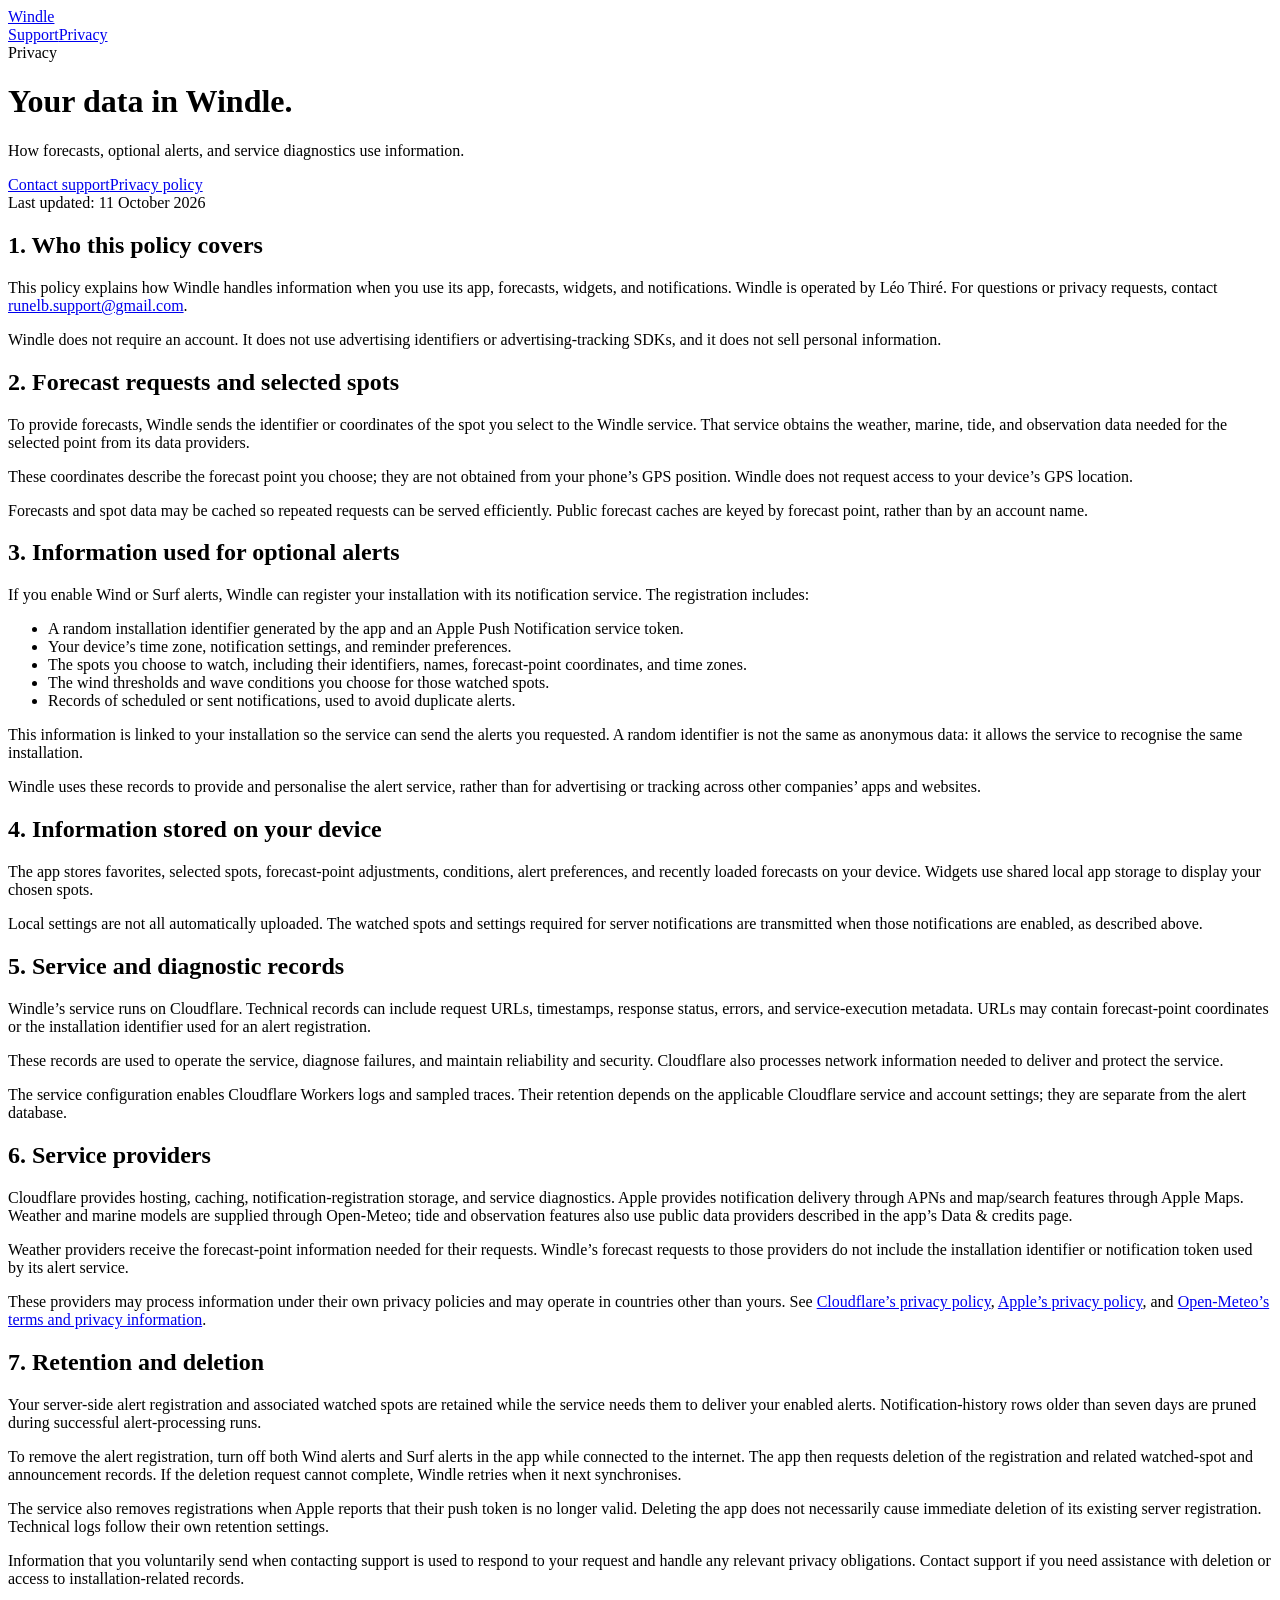
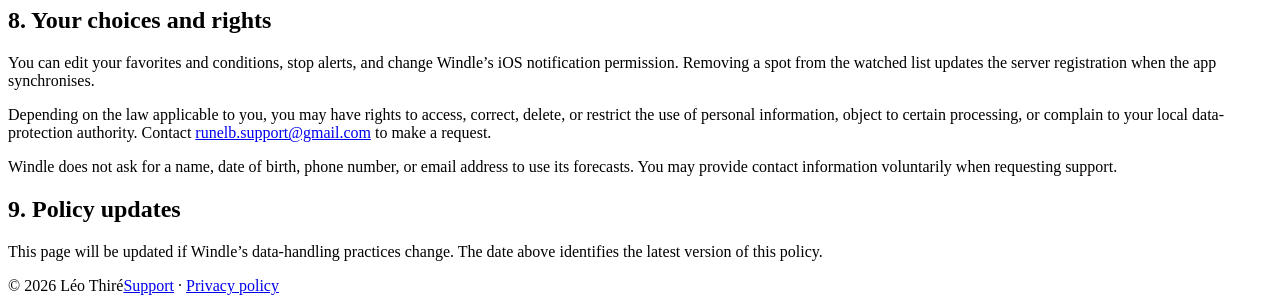
==== privacy/index.html @ 70fcc0cf "Publish Windle support and privacy pages" ====
<!doctype html><html lang="en"><head><meta charset="utf-8"><meta name="viewport" content="width=device-width,initial-scale=1"><meta name="description" content="How forecasts, optional alerts, and service diagnostics use information."><title>Privacy Policy · Windle</title><link rel="icon" href="/windle-support/windle-icon.png"><link rel="stylesheet" href="/windle-support/style.css"></head><body><header><nav class="nav" aria-label="Main navigation"><a class="wordmark" href="/windle-support/"><img src="/windle-support/windle-icon.png" alt="">Windle</a><div class="navlinks"><a href="/windle-support/support/">Support</a><a href="/windle-support/privacy/">Privacy</a></div></nav><div class="hero"><div class="eyebrow">Privacy</div><h1>Your data in Windle.</h1><p class="lead">How forecasts, optional alerts, and service diagnostics use information.</p><div class="quicklinks"><a class="button" href="/windle-support/support/#contact">Contact support</a><a class="button secondary" href="/windle-support/privacy/">Privacy policy</a></div></div></header><main class="content"><div class="meta">Last updated: 11 October 2026</div>
<section class="card" id="overview"><h2>1. Who this policy covers</h2><p>This policy explains how Windle handles information when you use its app, forecasts, widgets, and notifications. Windle is operated by Léo Thiré. For questions or privacy requests, contact <a href="mailto:runelb.support@gmail.com">runelb.support@gmail.com</a>.</p><p>Windle does not require an account. It does not use advertising identifiers or advertising-tracking SDKs, and it does not sell personal information.</p></section>
<section class="card" id="forecasts"><h2>2. Forecast requests and selected spots</h2><p>To provide forecasts, Windle sends the identifier or coordinates of the spot you select to the Windle service. That service obtains the weather, marine, tide, and observation data needed for the selected point from its data providers.</p><p>These coordinates describe the forecast point you choose; they are not obtained from your phone’s GPS position. Windle does not request access to your device’s GPS location.</p><p>Forecasts and spot data may be cached so repeated requests can be served efficiently. Public forecast caches are keyed by forecast point, rather than by an account name.</p></section>
<section class="card" id="alerts"><h2>3. Information used for optional alerts</h2><p>If you enable Wind or Surf alerts, Windle can register your installation with its notification service. The registration includes:</p><ul><li>A random installation identifier generated by the app and an Apple Push Notification service token.</li><li>Your device’s time zone, notification settings, and reminder preferences.</li><li>The spots you choose to watch, including their identifiers, names, forecast-point coordinates, and time zones.</li><li>The wind thresholds and wave conditions you choose for those watched spots.</li><li>Records of scheduled or sent notifications, used to avoid duplicate alerts.</li></ul><p>This information is linked to your installation so the service can send the alerts you requested. A random identifier is not the same as anonymous data: it allows the service to recognise the same installation.</p><p>Windle uses these records to provide and personalise the alert service, rather than for advertising or tracking across other companies’ apps and websites.</p></section>
<section class="card" id="local"><h2>4. Information stored on your device</h2><p>The app stores favorites, selected spots, forecast-point adjustments, conditions, alert preferences, and recently loaded forecasts on your device. Widgets use shared local app storage to display your chosen spots.</p><p>Local settings are not all automatically uploaded. The watched spots and settings required for server notifications are transmitted when those notifications are enabled, as described above.</p></section>
<section class="card" id="logs"><h2>5. Service and diagnostic records</h2><p>Windle’s service runs on Cloudflare. Technical records can include request URLs, timestamps, response status, errors, and service-execution metadata. URLs may contain forecast-point coordinates or the installation identifier used for an alert registration.</p><p>These records are used to operate the service, diagnose failures, and maintain reliability and security. Cloudflare also processes network information needed to deliver and protect the service.</p><p>The service configuration enables Cloudflare Workers logs and sampled traces. Their retention depends on the applicable Cloudflare service and account settings; they are separate from the alert database.</p></section>
<section class="card" id="providers"><h2>6. Service providers</h2><p>Cloudflare provides hosting, caching, notification-registration storage, and service diagnostics. Apple provides notification delivery through APNs and map/search features through Apple Maps. Weather and marine models are supplied through Open-Meteo; tide and observation features also use public data providers described in the app’s Data &amp; credits page.</p><p>Weather providers receive the forecast-point information needed for their requests. Windle’s forecast requests to those providers do not include the installation identifier or notification token used by its alert service.</p><p>These providers may process information under their own privacy policies and may operate in countries other than yours. See <a href="https://www.cloudflare.com/privacypolicy/">Cloudflare’s privacy policy</a>, <a href="https://www.apple.com/legal/privacy/">Apple’s privacy policy</a>, and <a href="https://open-meteo.com/en/terms">Open-Meteo’s terms and privacy information</a>.</p></section>
<section class="card" id="retention"><h2>7. Retention and deletion</h2><p>Your server-side alert registration and associated watched spots are retained while the service needs them to deliver your enabled alerts. Notification-history rows older than seven days are pruned during successful alert-processing runs.</p><p>To remove the alert registration, turn off both Wind alerts and Surf alerts in the app while connected to the internet. The app then requests deletion of the registration and related watched-spot and announcement records. If the deletion request cannot complete, Windle retries when it next synchronises.</p><p>The service also removes registrations when Apple reports that their push token is no longer valid. Deleting the app does not necessarily cause immediate deletion of its existing server registration. Technical logs follow their own retention settings.</p><p>Information that you voluntarily send when contacting support is used to respond to your request and handle any relevant privacy obligations. Contact support if you need assistance with deletion or access to installation-related records.</p></section>
<section class="card" id="choices"><h2>8. Your choices and rights</h2><p>You can edit your favorites and conditions, stop alerts, and change Windle’s iOS notification permission. Removing a spot from the watched list updates the server registration when the app synchronises.</p><p>Depending on the law applicable to you, you may have rights to access, correct, delete, or restrict the use of personal information, object to certain processing, or complain to your local data-protection authority. Contact <a href="mailto:runelb.support@gmail.com">runelb.support@gmail.com</a> to make a request.</p><p>Windle does not ask for a name, date of birth, phone number, or email address to use its forecasts. You may provide contact information voluntarily when requesting support.</p></section>
<section class="card"><h2>9. Policy updates</h2><p>This page will be updated if Windle’s data-handling practices change. The date above identifies the latest version of this policy.</p></section></main><footer><span>© 2026 Léo Thiré</span><span><a href="/windle-support/support/">Support</a> · <a href="/windle-support/privacy/">Privacy policy</a></span></footer></body></html>
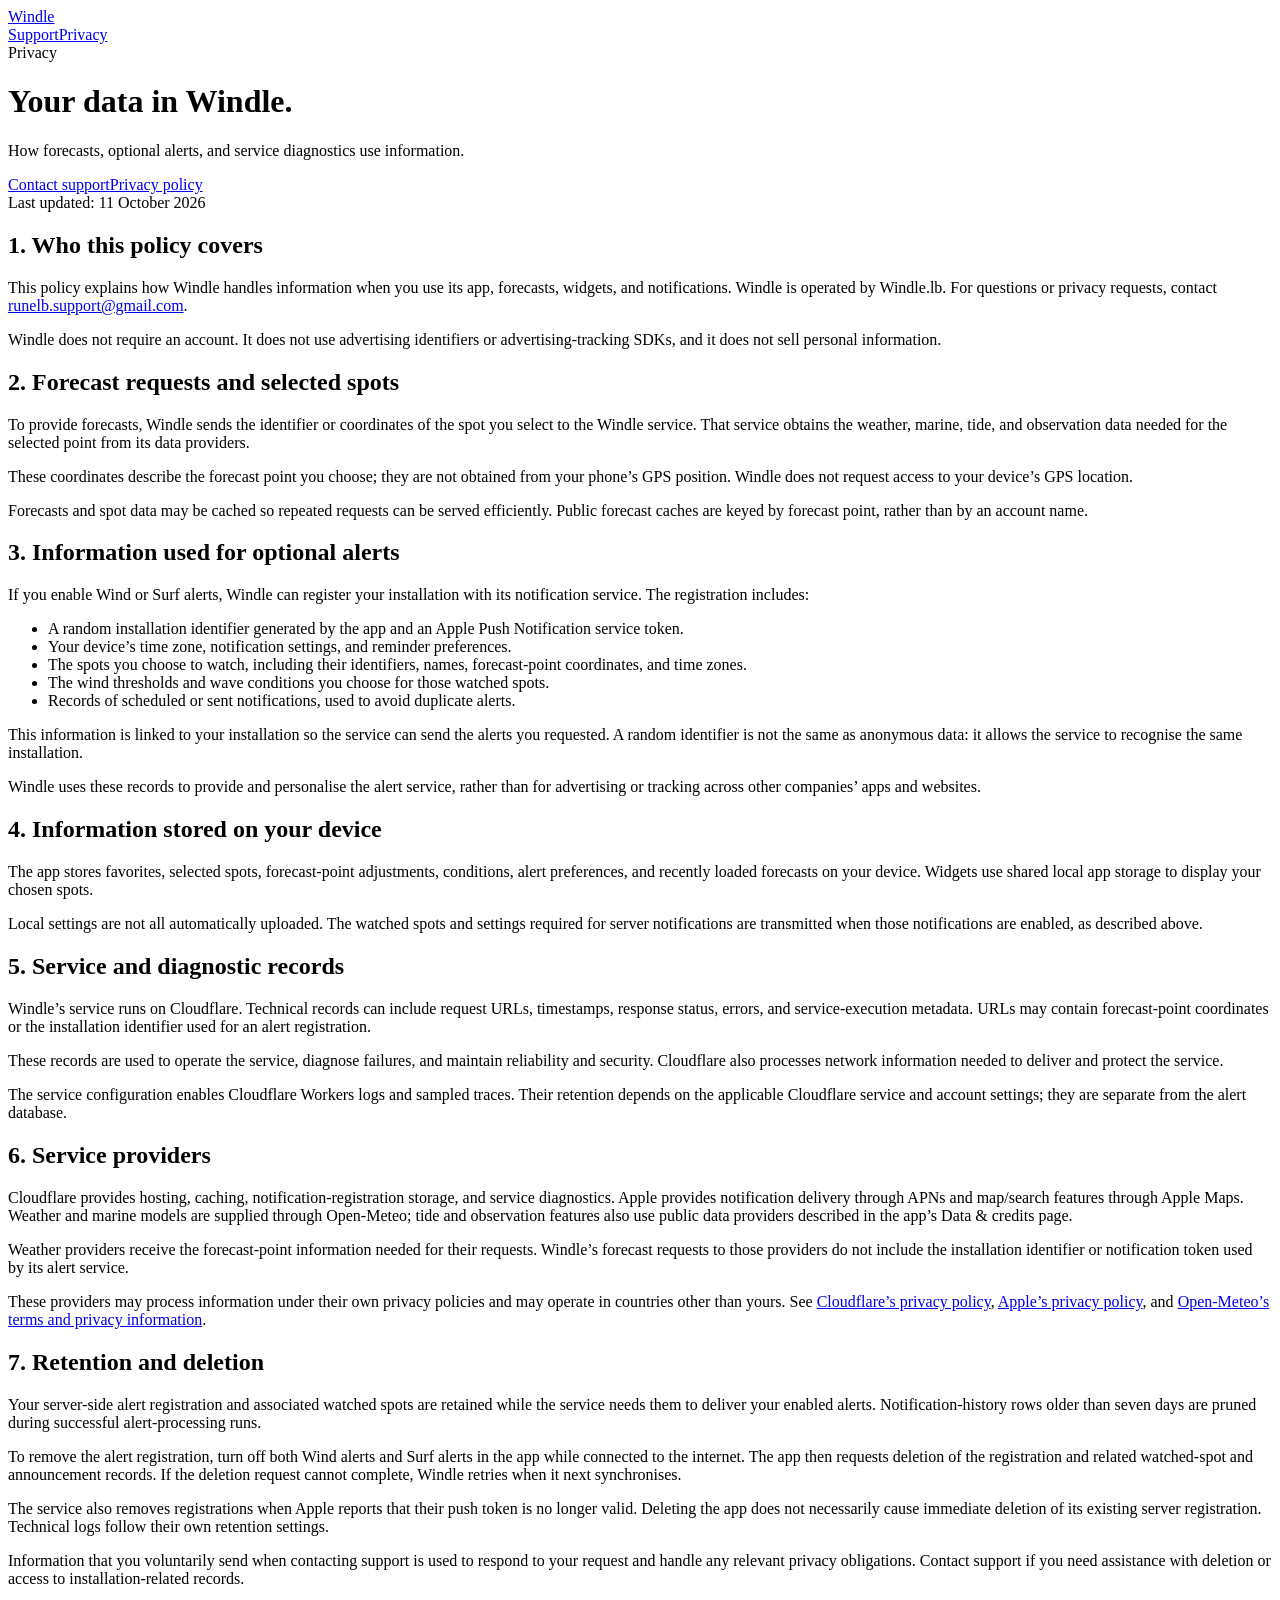
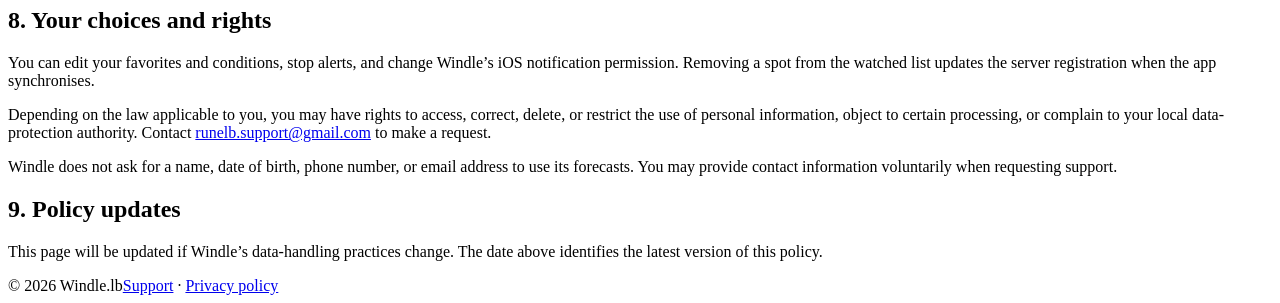
==== commit 6dcc347b: "Use Windle.lb as the public publisher name" ====
--- a/privacy/index.html
+++ b/privacy/index.html
@@ -1,5 +1,5 @@
 <!doctype html><html lang="en"><head><meta charset="utf-8"><meta name="viewport" content="width=device-width,initial-scale=1"><meta name="description" content="How forecasts, optional alerts, and service diagnostics use information."><title>Privacy Policy · Windle</title><link rel="icon" href="/windle-support/windle-icon.png"><link rel="stylesheet" href="/windle-support/style.css"></head><body><header><nav class="nav" aria-label="Main navigation"><a class="wordmark" href="/windle-support/"><img src="/windle-support/windle-icon.png" alt="">Windle</a><div class="navlinks"><a href="/windle-support/support/">Support</a><a href="/windle-support/privacy/">Privacy</a></div></nav><div class="hero"><div class="eyebrow">Privacy</div><h1>Your data in Windle.</h1><p class="lead">How forecasts, optional alerts, and service diagnostics use information.</p><div class="quicklinks"><a class="button" href="/windle-support/support/#contact">Contact support</a><a class="button secondary" href="/windle-support/privacy/">Privacy policy</a></div></div></header><main class="content"><div class="meta">Last updated: 11 October 2026</div>
-<section class="card" id="overview"><h2>1. Who this policy covers</h2><p>This policy explains how Windle handles information when you use its app, forecasts, widgets, and notifications. Windle is operated by Léo Thiré. For questions or privacy requests, contact <a href="mailto:runelb.support@gmail.com">runelb.support@gmail.com</a>.</p><p>Windle does not require an account. It does not use advertising identifiers or advertising-tracking SDKs, and it does not sell personal information.</p></section>
+<section class="card" id="overview"><h2>1. Who this policy covers</h2><p>This policy explains how Windle handles information when you use its app, forecasts, widgets, and notifications. Windle is operated by Windle.lb. For questions or privacy requests, contact <a href="mailto:runelb.support@gmail.com">runelb.support@gmail.com</a>.</p><p>Windle does not require an account. It does not use advertising identifiers or advertising-tracking SDKs, and it does not sell personal information.</p></section>
 <section class="card" id="forecasts"><h2>2. Forecast requests and selected spots</h2><p>To provide forecasts, Windle sends the identifier or coordinates of the spot you select to the Windle service. That service obtains the weather, marine, tide, and observation data needed for the selected point from its data providers.</p><p>These coordinates describe the forecast point you choose; they are not obtained from your phone’s GPS position. Windle does not request access to your device’s GPS location.</p><p>Forecasts and spot data may be cached so repeated requests can be served efficiently. Public forecast caches are keyed by forecast point, rather than by an account name.</p></section>
 <section class="card" id="alerts"><h2>3. Information used for optional alerts</h2><p>If you enable Wind or Surf alerts, Windle can register your installation with its notification service. The registration includes:</p><ul><li>A random installation identifier generated by the app and an Apple Push Notification service token.</li><li>Your device’s time zone, notification settings, and reminder preferences.</li><li>The spots you choose to watch, including their identifiers, names, forecast-point coordinates, and time zones.</li><li>The wind thresholds and wave conditions you choose for those watched spots.</li><li>Records of scheduled or sent notifications, used to avoid duplicate alerts.</li></ul><p>This information is linked to your installation so the service can send the alerts you requested. A random identifier is not the same as anonymous data: it allows the service to recognise the same installation.</p><p>Windle uses these records to provide and personalise the alert service, rather than for advertising or tracking across other companies’ apps and websites.</p></section>
 <section class="card" id="local"><h2>4. Information stored on your device</h2><p>The app stores favorites, selected spots, forecast-point adjustments, conditions, alert preferences, and recently loaded forecasts on your device. Widgets use shared local app storage to display your chosen spots.</p><p>Local settings are not all automatically uploaded. The watched spots and settings required for server notifications are transmitted when those notifications are enabled, as described above.</p></section>
@@ -7,4 +7,4 @@
 <section class="card" id="providers"><h2>6. Service providers</h2><p>Cloudflare provides hosting, caching, notification-registration storage, and service diagnostics. Apple provides notification delivery through APNs and map/search features through Apple Maps. Weather and marine models are supplied through Open-Meteo; tide and observation features also use public data providers described in the app’s Data &amp; credits page.</p><p>Weather providers receive the forecast-point information needed for their requests. Windle’s forecast requests to those providers do not include the installation identifier or notification token used by its alert service.</p><p>These providers may process information under their own privacy policies and may operate in countries other than yours. See <a href="https://www.cloudflare.com/privacypolicy/">Cloudflare’s privacy policy</a>, <a href="https://www.apple.com/legal/privacy/">Apple’s privacy policy</a>, and <a href="https://open-meteo.com/en/terms">Open-Meteo’s terms and privacy information</a>.</p></section>
 <section class="card" id="retention"><h2>7. Retention and deletion</h2><p>Your server-side alert registration and associated watched spots are retained while the service needs them to deliver your enabled alerts. Notification-history rows older than seven days are pruned during successful alert-processing runs.</p><p>To remove the alert registration, turn off both Wind alerts and Surf alerts in the app while connected to the internet. The app then requests deletion of the registration and related watched-spot and announcement records. If the deletion request cannot complete, Windle retries when it next synchronises.</p><p>The service also removes registrations when Apple reports that their push token is no longer valid. Deleting the app does not necessarily cause immediate deletion of its existing server registration. Technical logs follow their own retention settings.</p><p>Information that you voluntarily send when contacting support is used to respond to your request and handle any relevant privacy obligations. Contact support if you need assistance with deletion or access to installation-related records.</p></section>
 <section class="card" id="choices"><h2>8. Your choices and rights</h2><p>You can edit your favorites and conditions, stop alerts, and change Windle’s iOS notification permission. Removing a spot from the watched list updates the server registration when the app synchronises.</p><p>Depending on the law applicable to you, you may have rights to access, correct, delete, or restrict the use of personal information, object to certain processing, or complain to your local data-protection authority. Contact <a href="mailto:runelb.support@gmail.com">runelb.support@gmail.com</a> to make a request.</p><p>Windle does not ask for a name, date of birth, phone number, or email address to use its forecasts. You may provide contact information voluntarily when requesting support.</p></section>
-<section class="card"><h2>9. Policy updates</h2><p>This page will be updated if Windle’s data-handling practices change. The date above identifies the latest version of this policy.</p></section></main><footer><span>© 2026 Léo Thiré</span><span><a href="/windle-support/support/">Support</a> · <a href="/windle-support/privacy/">Privacy policy</a></span></footer></body></html>+<section class="card"><h2>9. Policy updates</h2><p>This page will be updated if Windle’s data-handling practices change. The date above identifies the latest version of this policy.</p></section></main><footer><span>© 2026 Windle.lb</span><span><a href="/windle-support/support/">Support</a> · <a href="/windle-support/privacy/">Privacy policy</a></span></footer></body></html>
